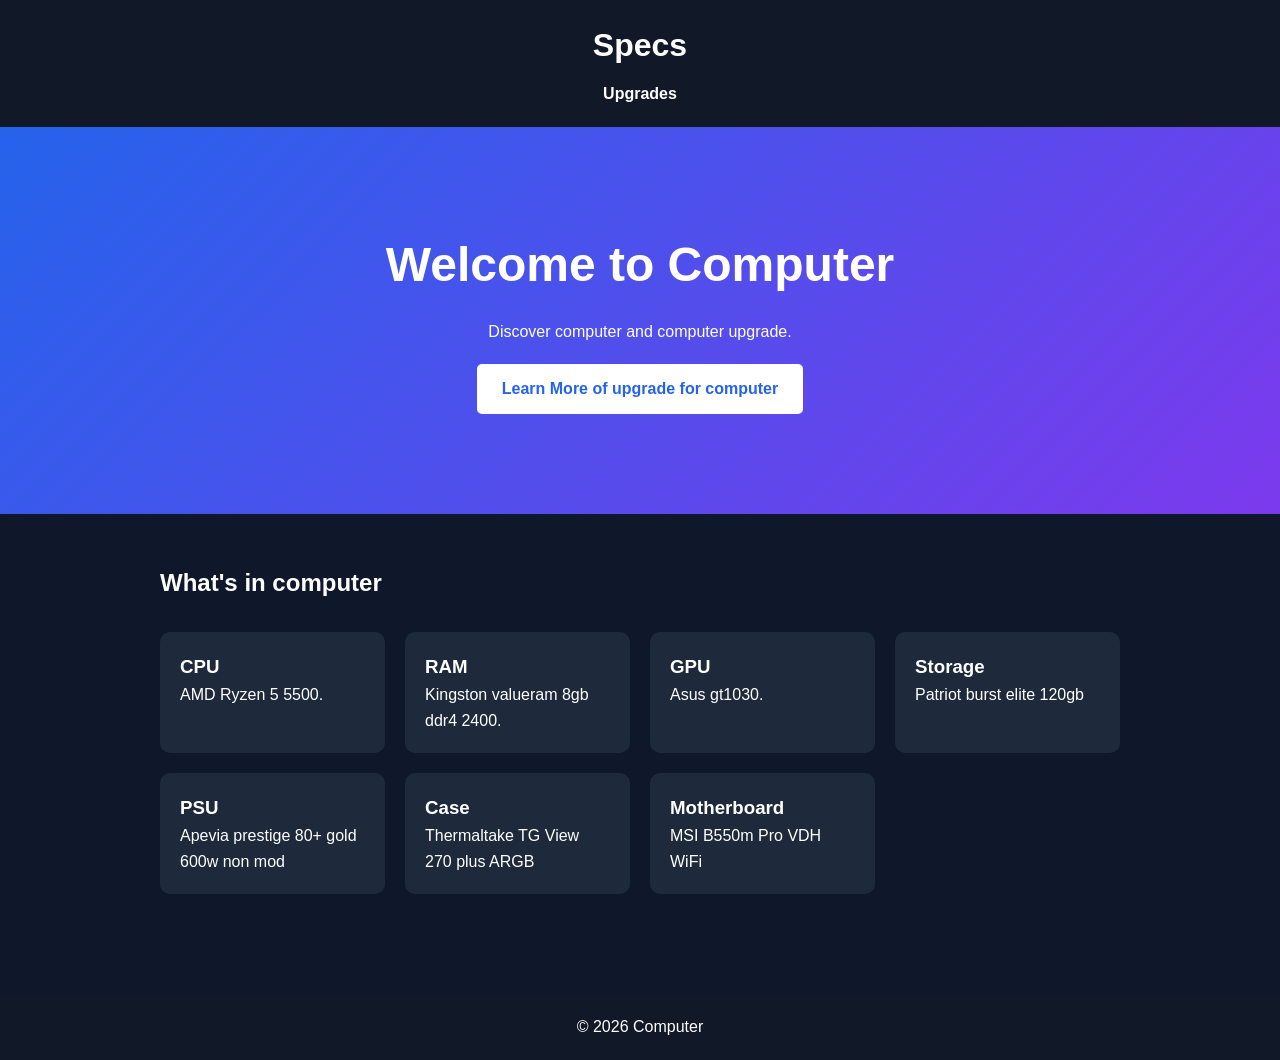
==== index.html @ 79c3dacb "Add files via upload" ====
<!DOCTYPE html>
<html lang="en">
<head>
    <meta charset="UTF-8">
    <title>Computer</title>
    <link rel="stylesheet" href="style.css">
</head>
<body>

<header>
    <h1>Specs</h1>
    <nav>
        
        <a href="upgrade.html">Upgrades</a>
    </nav>
</header>

<section class="hero">
    <h2>Welcome to Computer </h2>
    <p>Discover computer and computer upgrade.</p>
    <a href="upgrade.html" class="button">Learn More of upgrade for computer</a>
</section>

<section class="content">
    <h2>What's in computer</h2>

    <div class="cards">

        <div class="card">
            <h3>CPU</h3>
            <p>AMD Ryzen 5 5500.</p>
        </div>

        <div class="card">
            <h3>RAM</h3>
            <p>Kingston valueram 8gb ddr4 2400.</p>
        </div>

        <div class="card">
            <h3>GPU</h3>
            <p>Asus gt1030.</p>
        </div>

        <div class="card">
            <h3>Storage</h3>
            <p>Patriot burst elite 120gb</p>
        </div>

         <div class="card">
            <h3>PSU</h3>
            <p>Apevia prestige 80+ gold 600w non mod</p>
        </div>

         <div class="card">
            <h3>Case</h3>
            <p>Thermaltake TG View 270 plus ARGB</p>
        </div>

         <div class="card">
            <h3>Motherboard</h3>
            <p>MSI B550m Pro VDH WiFi</p>
        </div>

    </div>
</section>

<footer>
    <p>&copy; 2026 Computer </p>
</footer>

</body>
</html>
---- style.css ----
* {
    margin: 0;
    padding: 0;
    box-sizing: border-box;
}

body {
    font-family: Arial, sans-serif;
    background-color: #0f172a;
    color: white;
    line-height: 1.6;
}

header {
    background-color: #111827;
    padding: 20px;
    text-align: center;
}

header h1 {
    margin-bottom: 10px;
}

nav a {
    color: white;
    text-decoration: none;
    margin: 0 15px;
    font-weight: bold;
}

nav a:hover {
    color: #60a5fa;
}

.hero {
    text-align: center;
    padding: 100px 20px;
    background: linear-gradient(135deg, #2563eb, #7c3aed);
}

.hero h2 {
    font-size: 3rem;
    margin-bottom: 15px;
}

.button {
    display: inline-block;
    margin-top: 20px;
    padding: 12px 25px;
    background: white;
    color: #2563eb;
    text-decoration: none;
    border-radius: 5px;
    font-weight: bold;
}

.button:hover {
    background: #e5e7eb;
}

.content {
    max-width: 1000px;
    margin: auto;
    padding: 50px 20px;
}

.cards {
    display: grid;
    grid-template-columns: repeat(auto-fit, minmax(220px, 1fr));
    gap: 20px;
    margin-top: 30px;
}

.card {
    background: #1e293b;
    padding: 20px;
    border-radius: 10px;
    transition: 0.3s;
}

.card:hover {
    transform: translateY(-5px);
    background: #334155;
}

footer {
    text-align: center;
    background: #111827;
    padding: 20px;
    margin-top: 50px;
}
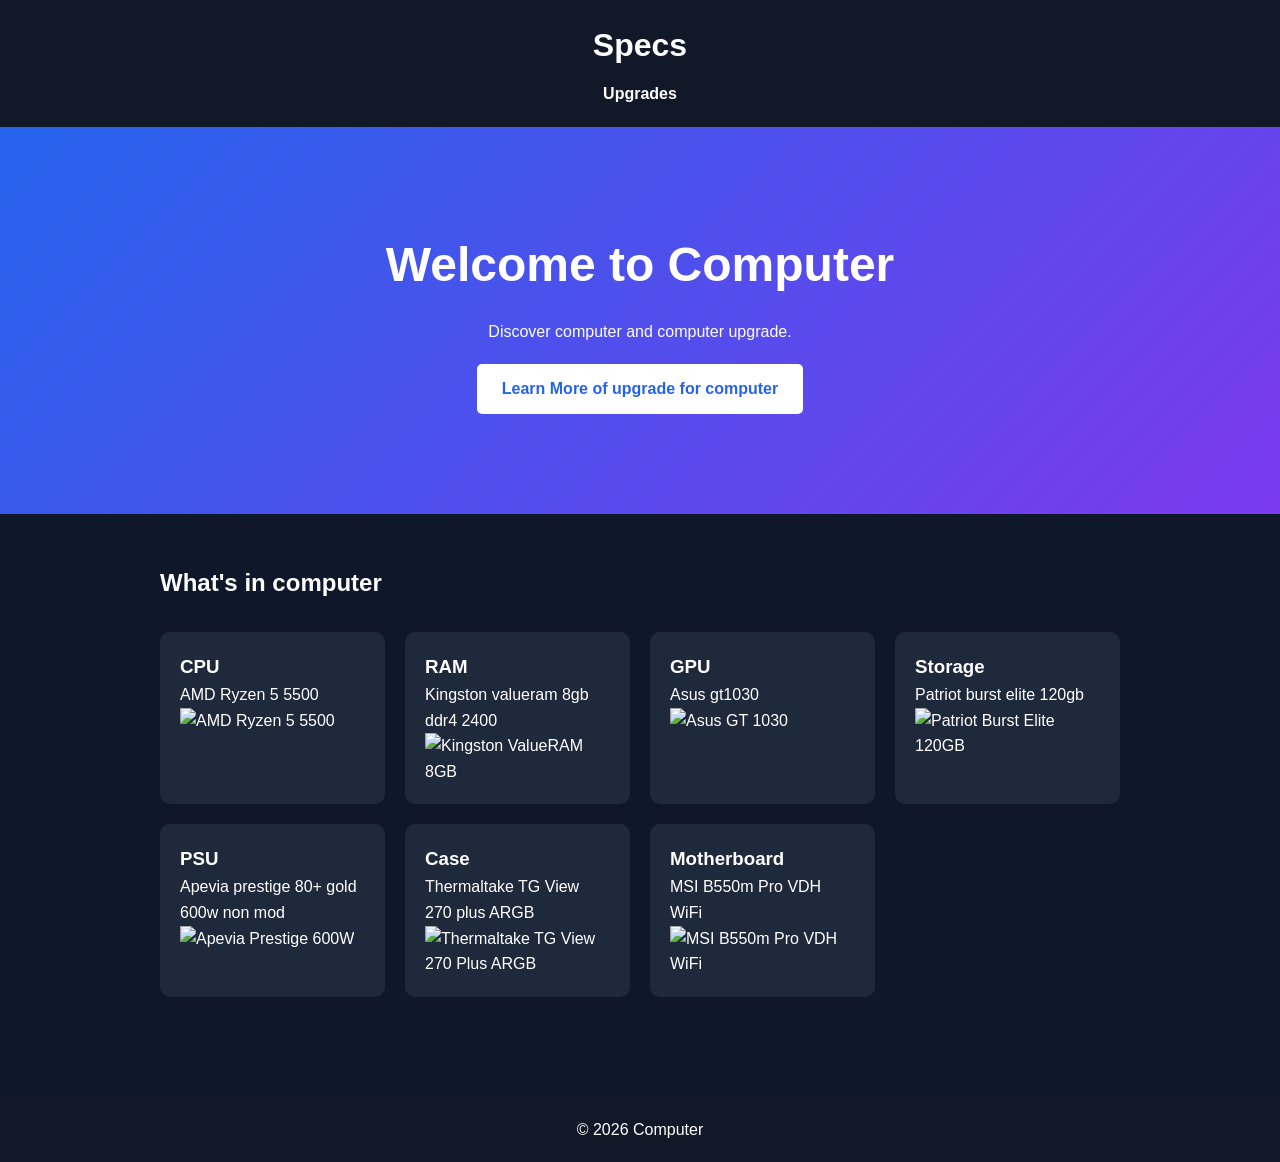
==== commit 8f25cd4b: "Enhance specs section with component images Added images for CPU, RAM, GPU, Storage, PSU, Case, and " ====
--- a/index.html
+++ b/index.html
@@ -28,37 +28,58 @@
 
         <div class="card">
             <h3>CPU</h3>
-            <p>AMD Ryzen 5 5500.</p>
+            <p>AMD Ryzen 5 5500
+
+                <img src="images/cpu.jpg" height="250" width="300" alt="AMD Ryzen 5 5500">
+            </p>
         </div>
 
         <div class="card">
             <h3>RAM</h3>
-            <p>Kingston valueram 8gb ddr4 2400.</p>
+            <p>Kingston valueram 8gb ddr4 2400
+                
+                <img src="images/ram.jpg" height="250" width="300" alt="Kingston ValueRAM 8GB">
+            </p>
         </div>
 
         <div class="card">
             <h3>GPU</h3>
-            <p>Asus gt1030.</p>
+            <p>Asus gt1030
+
+                <img src="images/gpu.jpg" height="250" width="300" alt="Asus GT 1030">
+            </p>
         </div>
 
         <div class="card">
             <h3>Storage</h3>
-            <p>Patriot burst elite 120gb</p>
+            <p>Patriot burst elite 120gb
+
+                <img src="images/storage.jpg" height="250" width="300" alt="Patriot Burst Elite 120GB">
+            </p>
         </div>
 
          <div class="card">
             <h3>PSU</h3>
-            <p>Apevia prestige 80+ gold 600w non mod</p>
+            <p>Apevia prestige 80+ gold 600w non mod
+
+                <img src="images/psu.jpg" height="250" width="300" alt="Apevia Prestige 600W">
+            </p>
         </div>
 
          <div class="card">
             <h3>Case</h3>
-            <p>Thermaltake TG View 270 plus ARGB</p>
+            <p>Thermaltake TG View 270 plus ARGB
+
+                <img src="images/case.jpg" height="250" width="300" alt="Thermaltake TG View 270 Plus ARGB">
+            </p>
         </div>
 
          <div class="card">
             <h3>Motherboard</h3>
-            <p>MSI B550m Pro VDH WiFi</p>
+            <p>MSI B550m Pro VDH WiFi
+
+                <img src="images/motherboard.jpg" height="250" width="300" alt="MSI B550m Pro VDH WiFi">
+             </p>
         </div>
 
     </div>
@@ -69,4 +90,4 @@
 </footer>
 
 </body>
-</html>+</html>
